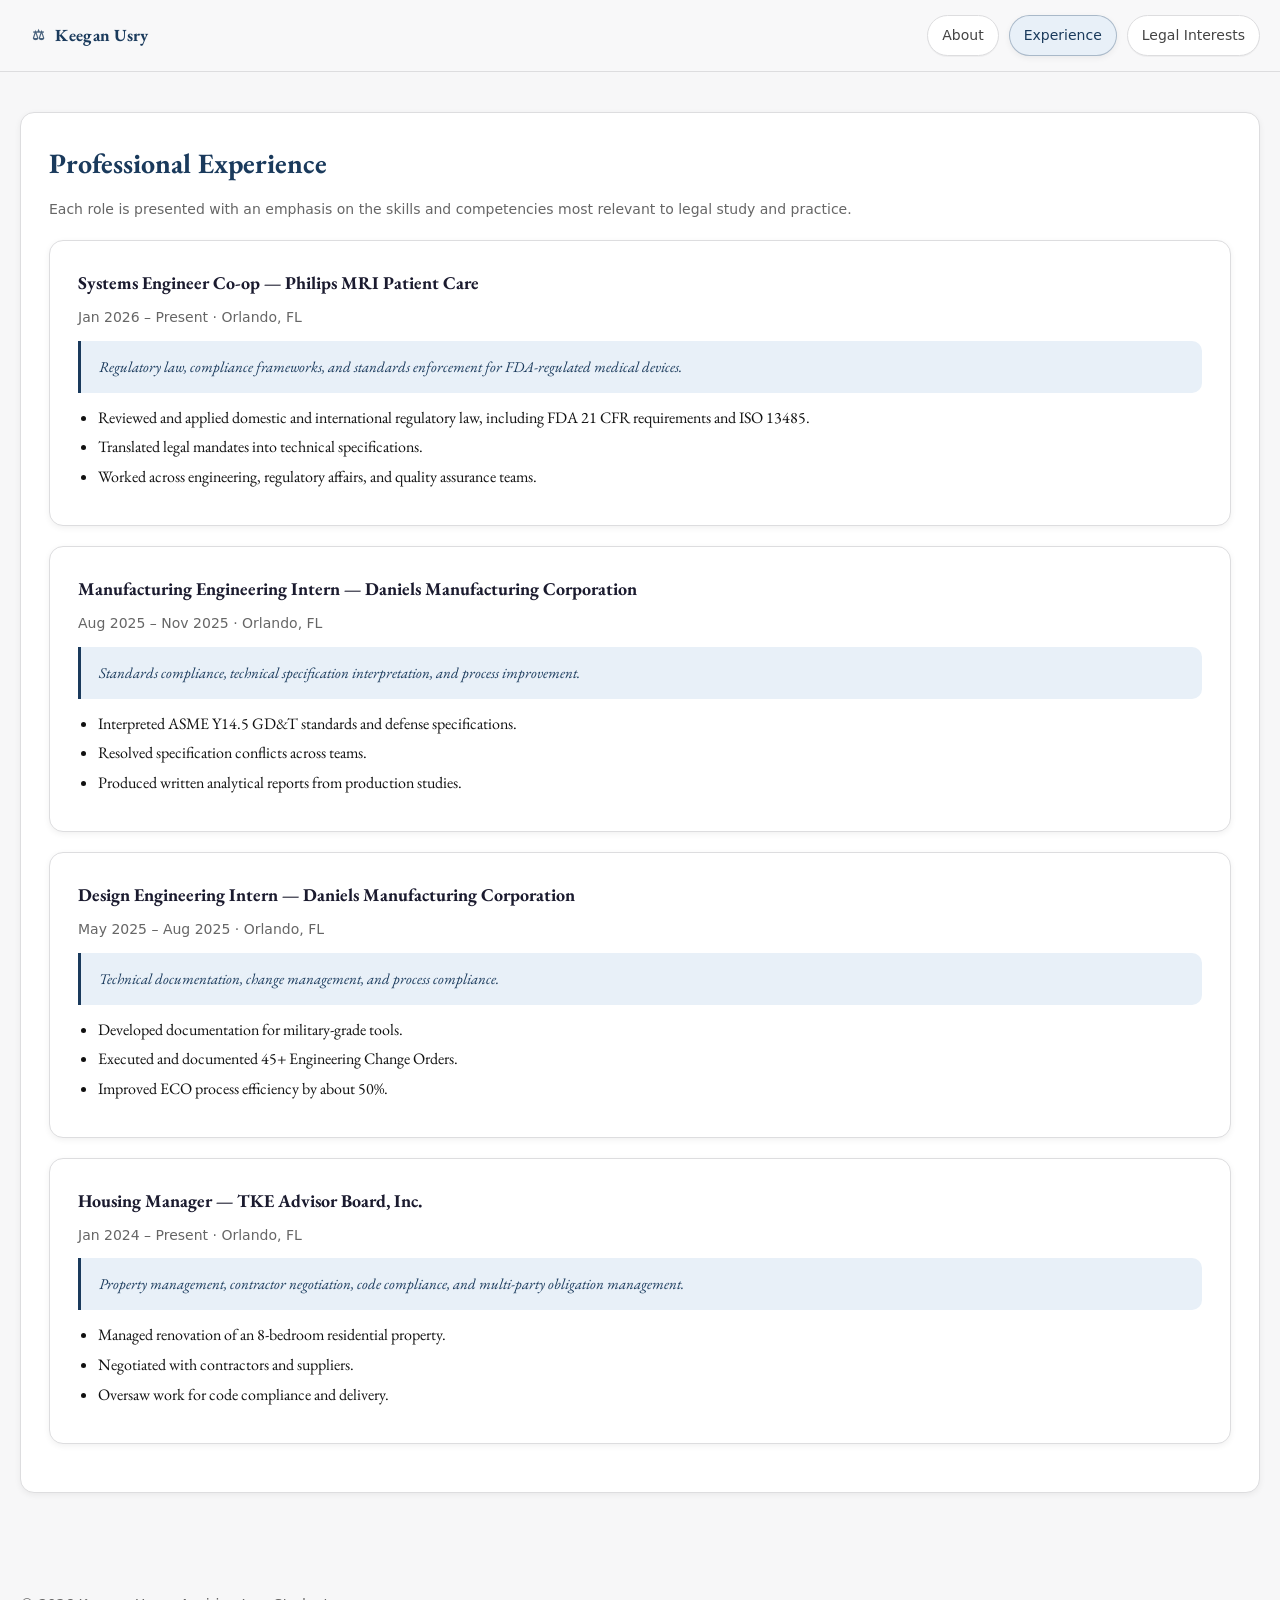
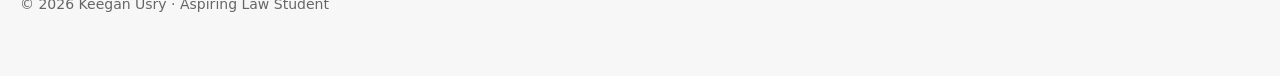
==== experience.html @ 335e40dc "Add files via upload" ====
<!doctype html>
<html lang="en">
<head>
  <meta charset="utf-8">
  <meta name="viewport" content="width=device-width,initial-scale=1">
  <title>Experience • Keegan Usry</title>
  <link rel="preconnect" href="https://fonts.googleapis.com">
  <link rel="preconnect" href="https://fonts.gstatic.com" crossorigin>
  <link href="https://fonts.googleapis.com/css2?family=EB+Garamond:ital,wght@0,400;0,600;0,700;1,400&display=swap" rel="stylesheet">
  <link rel="stylesheet" href="style.css">
</head>
<body>
  <header><div class="wrap nav"><div class="brand"><a href="index.html" style="color:inherit;text-decoration:none">Keegan Usry</a></div><a class="tab" href="index.html">About</a><a class="tab active" href="experience.html">Experience</a><a class="tab" href="writing.html">Legal Interests</a></div></header>
  <main><div class="wrap"><section class="card"><h2>Professional Experience</h2><p class="muted">Each role is presented with an emphasis on the skills and competencies most relevant to legal study and practice.</p>
  <article class="card"><h3>Systems Engineer Co-op — Philips MRI Patient Care</h3><p class="muted">Jan 2026 – Present · Orlando, FL</p><div class="callout">Regulatory law, compliance frameworks, and standards enforcement for FDA-regulated medical devices.</div><ul><li>Reviewed and applied domestic and international regulatory law, including FDA 21 CFR requirements and ISO 13485.</li><li>Translated legal mandates into technical specifications.</li><li>Worked across engineering, regulatory affairs, and quality assurance teams.</li></ul></article>
  <article class="card"><h3>Manufacturing Engineering Intern — Daniels Manufacturing Corporation</h3><p class="muted">Aug 2025 – Nov 2025 · Orlando, FL</p><div class="callout">Standards compliance, technical specification interpretation, and process improvement.</div><ul><li>Interpreted ASME Y14.5 GD&amp;T standards and defense specifications.</li><li>Resolved specification conflicts across teams.</li><li>Produced written analytical reports from production studies.</li></ul></article>
  <article class="card"><h3>Design Engineering Intern — Daniels Manufacturing Corporation</h3><p class="muted">May 2025 – Aug 2025 · Orlando, FL</p><div class="callout">Technical documentation, change management, and process compliance.</div><ul><li>Developed documentation for military-grade tools.</li><li>Executed and documented 45+ Engineering Change Orders.</li><li>Improved ECO process efficiency by about 50%.</li></ul></article>
  <article class="card"><h3>Housing Manager — TKE Advisor Board, Inc.</h3><p class="muted">Jan 2024 – Present · Orlando, FL</p><div class="callout">Property management, contractor negotiation, code compliance, and multi-party obligation management.</div><ul><li>Managed renovation of an 8-bedroom residential property.</li><li>Negotiated with contractors and suppliers.</li><li>Oversaw work for code compliance and delivery.</li></ul></article>
  </section></div></main>
  <footer><div class="wrap">© <span id="y"></span> Keegan Usry · Aspiring Law Student</div></footer><script>document.getElementById('y').textContent=new Date().getFullYear();</script>
</body>
</html>
---- style.css ----
/* ===============================
   Keegan Usry • Legal Portfolio
   Off-white background, black text
   Deep navy accent for legal gravitas
   =============================== */

:root {
  --bg: #f7f7f8;
  --card-bg: #ffffff;
  --ink: #111111;
  --ink-2: #1a1a2e;
  --ink-3: #444444;
  --ink-4: #666666;
  --line: #dddddf;
  --line-2: #cccccf;
  --hover-bg: #f0f0f2;
  --accent: #1a3a5c;
  --accent-light: #e8f0f8;
  --shadow: 0 2px 6px rgba(17,17,17,0.06);
  --shadow-lg: 0 10px 24px rgba(17,17,17,0.10);
  --radius: 14px;
  --radius-sm: 10px;
  --wrap: 1280px;
}
* { box-sizing: border-box; }
html, body {
  margin: 0;
  padding: 0;
  background: var(--bg);
  color: var(--ink);
  font: 16px/1.6 'EB Garamond', Georgia, 'Times New Roman', serif;
  -webkit-font-smoothing: antialiased;
  -moz-osx-font-smoothing: grayscale;
}
img { max-width: 100%; display: block; }
a { color: var(--accent); text-decoration: none; transition: color .15s ease, opacity .15s ease; }
a:hover { color: var(--ink); }
header, main, footer { width: 100%; display: flex; justify-content: center; }
.wrap { width: 100%; max-width: var(--wrap); padding: 20px; margin: 0 auto; }
.nav {
  display: flex; gap: 10px; align-items: center; justify-content: flex-end;
  padding: 14px 20px; position: sticky; top: 0; backdrop-filter: saturate(180%) blur(6px);
  background: color-mix(in srgb, var(--bg) 88%, white 12%); border-bottom: 1px solid var(--line); z-index: 50;
}
.nav .brand {
  margin-right: auto; font-weight: 700; font-family: 'EB Garamond', Georgia, serif; letter-spacing: .3px;
  color: var(--accent); display: inline-flex; align-items: center; gap: 10px; padding: 8px 12px;
  border-radius: var(--radius-sm); transition: transform .15s ease, box-shadow .15s ease, background .15s ease; font-size: 17px;
}
.nav .brand::before { content: "⚖"; font-size: 14px; color: var(--accent); opacity: .8; }
.tab {
  display: inline-flex; align-items: center; gap: 8px; padding: 8px 14px; border-radius: 999px; border: 1px solid var(--line);
  color: var(--ink-3); background: #fff; box-shadow: 0 1px 0 rgba(17,17,17,0.04); position: relative;
  font-family: system-ui, -apple-system, sans-serif; font-size: 14px;
}
.tab.active { background: var(--accent-light); color: var(--accent); border-color: rgba(26,58,92,0.3); box-shadow: var(--shadow); }
.card { background: var(--card-bg); border: 1px solid var(--line); border-radius: var(--radius); padding: 28px; margin: 20px 0; box-shadow: var(--shadow); }
h1 { margin: 0 0 8px; font-size: clamp(28px, 4vw, 42px); line-height: 1.1; color: var(--accent); font-family: 'EB Garamond', Georgia, serif; font-weight: 700; }
h2 { margin: 0 0 12px; font-size: clamp(20px, 2.5vw, 28px); color: var(--accent); font-family: 'EB Garamond', Georgia, serif; font-weight: 700; }
h3 { margin: 0 0 8px; font-size: 18px; color: var(--ink-2); font-family: 'EB Garamond', Georgia, serif; font-weight: 700; }
p { margin: 8px 0 0; color: var(--ink); }
.muted { color: var(--ink-4); font-family: system-ui, sans-serif; font-size: 14px; }
ul { padding-left: 20px; margin: 8px 0; }
ul li { margin-bottom: 4px; color: var(--ink); }
.hero { display: grid; gap: 24px; padding: 40px 0 20px; grid-template-columns: 1fr; }
@media (min-width: 840px) { .hero { grid-template-columns: 2fr 1fr; } }
.badges { display: flex; flex-wrap: wrap; gap: 8px; margin-top: 10px; }
.badge {
  display: inline-flex; align-items: center; gap: 6px; padding: 6px 12px; font-size: 12px; font-family: system-ui, sans-serif;
  border-radius: 999px; border: 1px solid rgba(26,58,92,0.3); background: var(--accent-light); color: var(--accent);
}
.callout {
  background: var(--accent-light); border-left: 3px solid var(--accent); border-radius: 0 var(--radius-sm) var(--radius-sm) 0;
  padding: 14px 18px; margin: 12px 0; font-size: 15px; color: var(--accent); font-style: italic; font-family: 'EB Garamond', Georgia, serif;
}
.avatar {
  display: block; margin: 0 auto; width: 80%; height: auto; border-radius: var(--radius); object-fit: cover;
  border: 2px solid var(--line); box-shadow: var(--shadow);
}
.section-divider { height: 1px; background: var(--line); border: 0; margin: 24px 0; }
.btn {
  display: inline-block; padding: 10px 18px; border-radius: 12px; border: 1px solid var(--accent); background: var(--accent);
  color: #fff; font-weight: 600; font-family: system-ui, sans-serif; font-size: 14px;
}
.btn-outline { background: #fff; color: var(--accent); }
footer { padding: 40px 0; color: var(--ink-4); font-family: system-ui, sans-serif; font-size: 14px; }
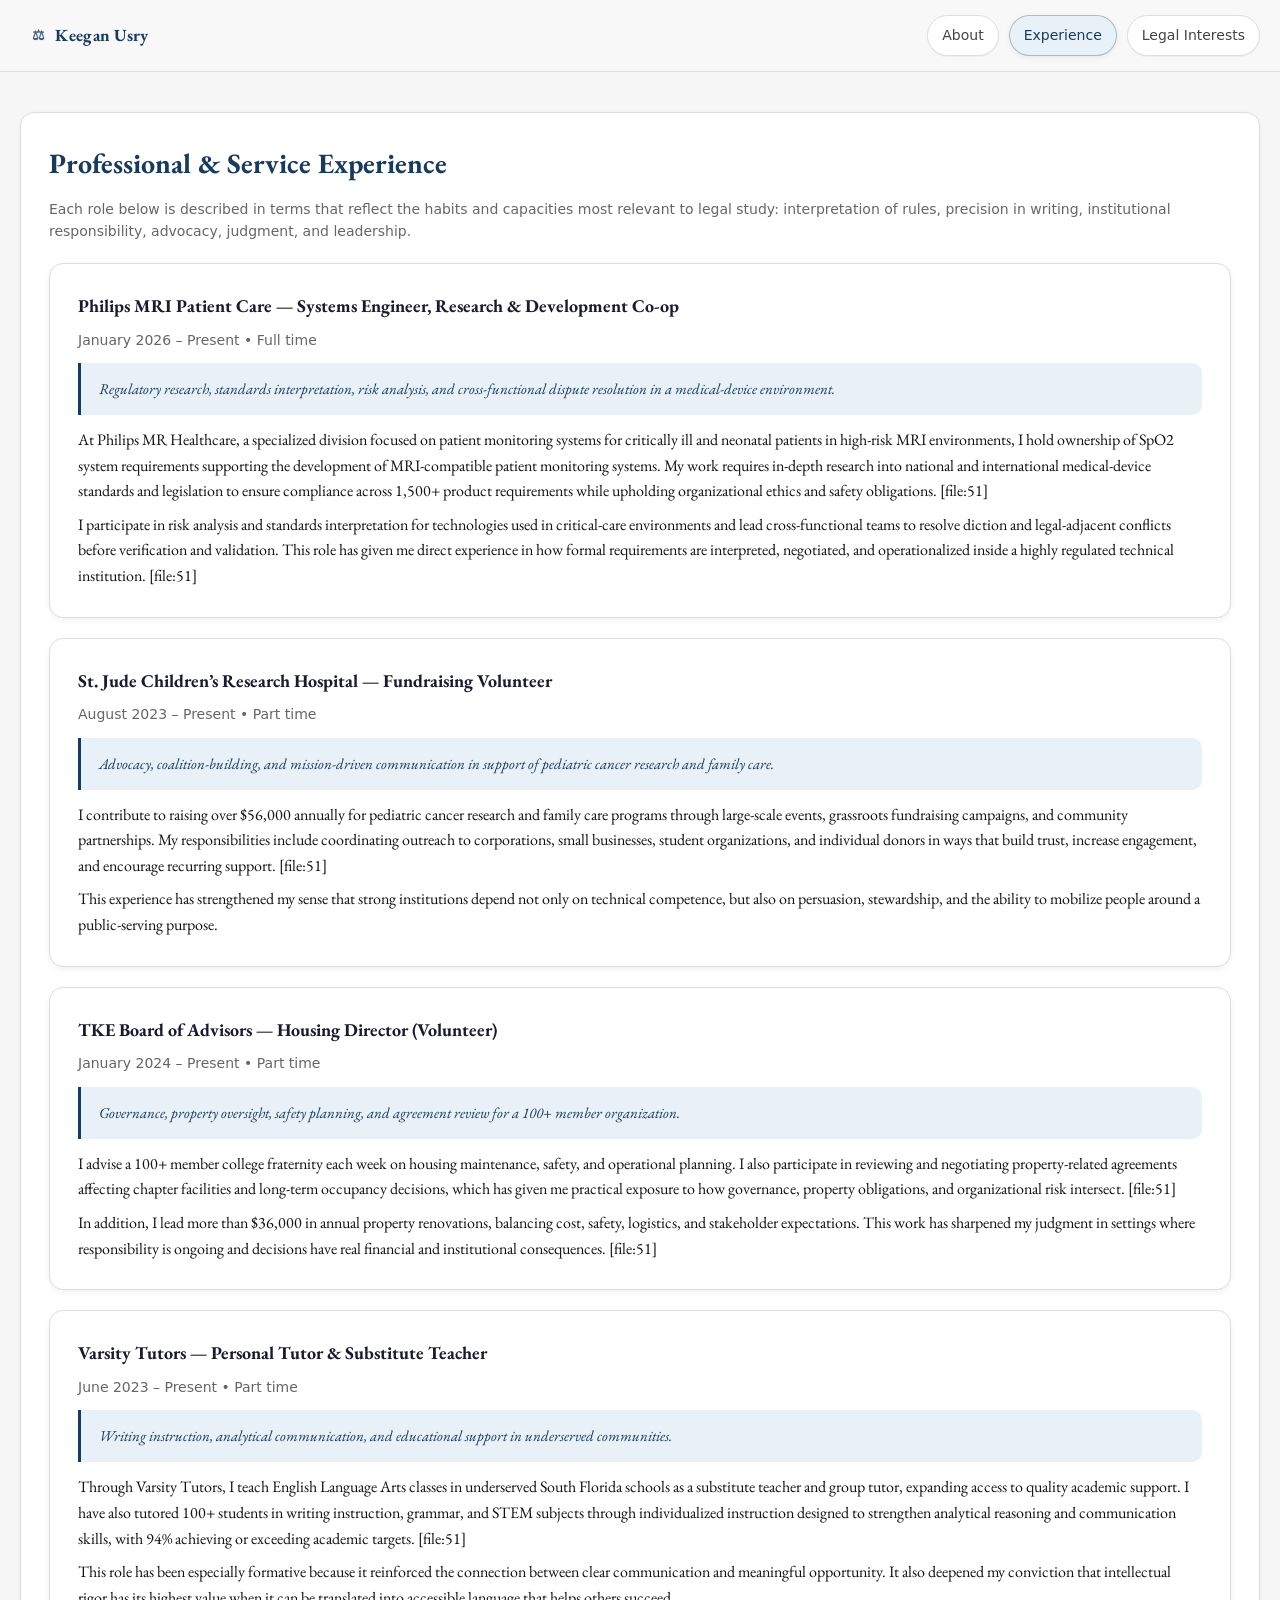
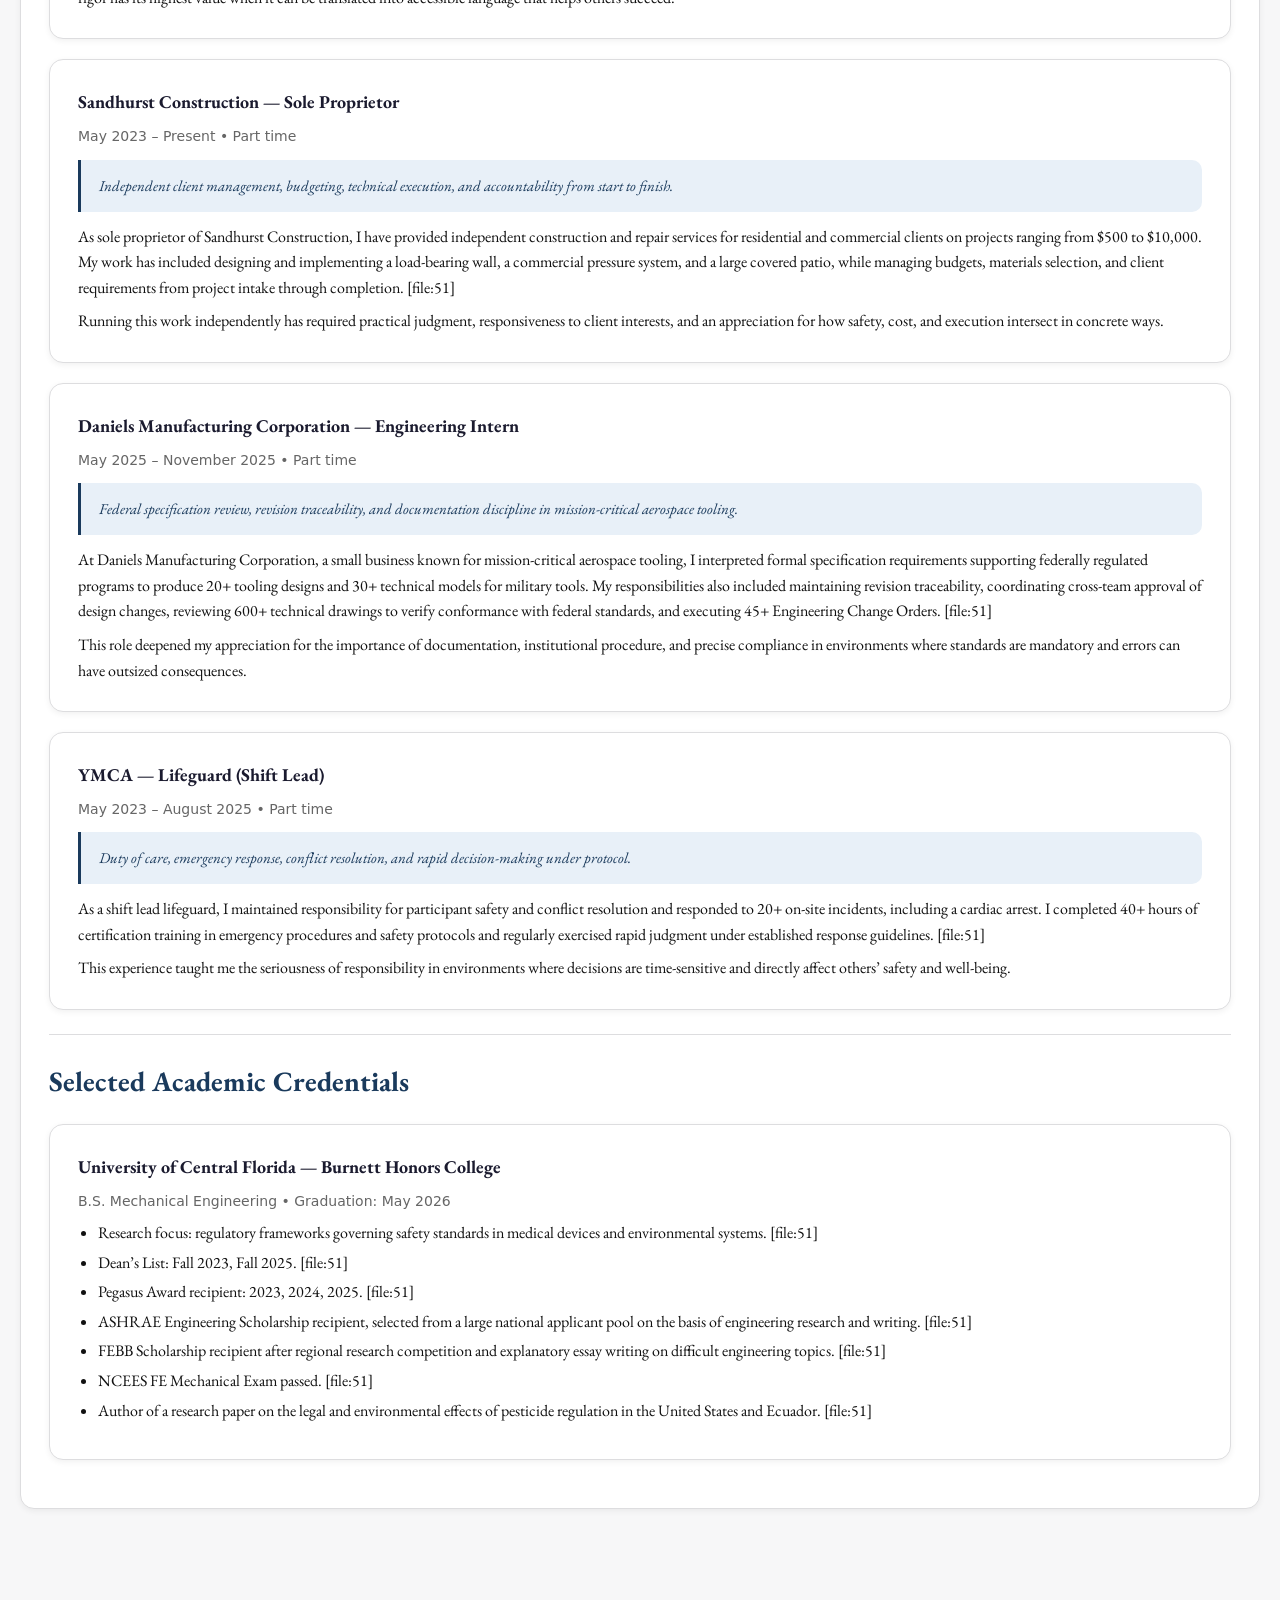
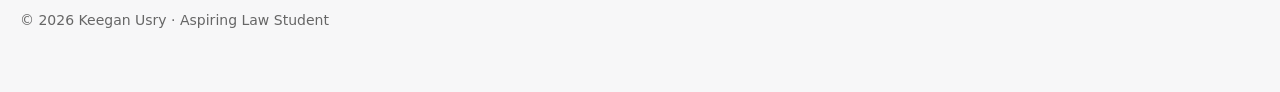
==== commit cf3685ec: "Update experience.html" ====
--- a/experience.html
+++ b/experience.html
@@ -6,17 +6,149 @@
   <title>Experience • Keegan Usry</title>
   <link rel="preconnect" href="https://fonts.googleapis.com">
   <link rel="preconnect" href="https://fonts.gstatic.com" crossorigin>
-  <link href="https://fonts.googleapis.com/css2?family=EB+Garamond:ital,wght@0,400;0,600;0,700;1,400&display=swap" rel="stylesheet">
+  <link href="https://fonts.googleapis.com/css2?family=EB+Garamond:ital,wght@0,400;0,500;0,600;0,700;1,400&display=swap" rel="stylesheet">
   <link rel="stylesheet" href="style.css">
 </head>
 <body>
-  <header><div class="wrap nav"><div class="brand"><a href="index.html" style="color:inherit;text-decoration:none">Keegan Usry</a></div><a class="tab" href="index.html">About</a><a class="tab active" href="experience.html">Experience</a><a class="tab" href="writing.html">Legal Interests</a></div></header>
-  <main><div class="wrap"><section class="card"><h2>Professional Experience</h2><p class="muted">Each role is presented with an emphasis on the skills and competencies most relevant to legal study and practice.</p>
-  <article class="card"><h3>Systems Engineer Co-op — Philips MRI Patient Care</h3><p class="muted">Jan 2026 – Present · Orlando, FL</p><div class="callout">Regulatory law, compliance frameworks, and standards enforcement for FDA-regulated medical devices.</div><ul><li>Reviewed and applied domestic and international regulatory law, including FDA 21 CFR requirements and ISO 13485.</li><li>Translated legal mandates into technical specifications.</li><li>Worked across engineering, regulatory affairs, and quality assurance teams.</li></ul></article>
-  <article class="card"><h3>Manufacturing Engineering Intern — Daniels Manufacturing Corporation</h3><p class="muted">Aug 2025 – Nov 2025 · Orlando, FL</p><div class="callout">Standards compliance, technical specification interpretation, and process improvement.</div><ul><li>Interpreted ASME Y14.5 GD&amp;T standards and defense specifications.</li><li>Resolved specification conflicts across teams.</li><li>Produced written analytical reports from production studies.</li></ul></article>
-  <article class="card"><h3>Design Engineering Intern — Daniels Manufacturing Corporation</h3><p class="muted">May 2025 – Aug 2025 · Orlando, FL</p><div class="callout">Technical documentation, change management, and process compliance.</div><ul><li>Developed documentation for military-grade tools.</li><li>Executed and documented 45+ Engineering Change Orders.</li><li>Improved ECO process efficiency by about 50%.</li></ul></article>
-  <article class="card"><h3>Housing Manager — TKE Advisor Board, Inc.</h3><p class="muted">Jan 2024 – Present · Orlando, FL</p><div class="callout">Property management, contractor negotiation, code compliance, and multi-party obligation management.</div><ul><li>Managed renovation of an 8-bedroom residential property.</li><li>Negotiated with contractors and suppliers.</li><li>Oversaw work for code compliance and delivery.</li></ul></article>
-  </section></div></main>
-  <footer><div class="wrap">© <span id="y"></span> Keegan Usry · Aspiring Law Student</div></footer><script>document.getElementById('y').textContent=new Date().getFullYear();</script>
+  <header>
+    <div class="wrap nav" aria-label="Main navigation">
+      <div class="brand"><a href="index.html" style="color:inherit;text-decoration:none">Keegan Usry</a></div>
+      <a class="tab" href="index.html">About</a>
+      <a class="tab active" href="experience.html">Experience</a>
+      <a class="tab" href="writing.html">Legal Interests</a>
+    </div>
+  </header>
+
+  <main>
+    <div class="wrap">
+      <section class="card">
+        <h2>Professional & Service Experience</h2>
+        <p class="muted" style="margin-bottom:8px">
+          Each role below is described in terms that reflect the habits and capacities most relevant to legal study: interpretation of rules, precision in writing, institutional responsibility, advocacy, judgment, and leadership.
+        </p>
+
+        <article class="card" style="margin-top:20px">
+          <h3>Philips MRI Patient Care — Systems Engineer, Research & Development Co-op</h3>
+          <p class="muted">January 2026 – Present • Full time</p>
+          <div class="callout">
+            Regulatory research, standards interpretation, risk analysis, and cross-functional dispute resolution in a medical-device environment.
+          </div>
+          <p>
+            At Philips MR Healthcare, a specialized division focused on patient monitoring systems for critically ill and neonatal patients in high-risk MRI environments, I hold ownership of SpO2 system requirements supporting the development of MRI-compatible patient monitoring systems. My work requires in-depth research into national and international medical-device standards and legislation to ensure compliance across 1,500+ product requirements while upholding organizational ethics and safety obligations. [file:51]
+          </p>
+          <p>
+            I participate in risk analysis and standards interpretation for technologies used in critical-care environments and lead cross-functional teams to resolve diction and legal-adjacent conflicts before verification and validation. This role has given me direct experience in how formal requirements are interpreted, negotiated, and operationalized inside a highly regulated technical institution. [file:51]
+          </p>
+        </article>
+
+        <article class="card">
+          <h3>St. Jude Children’s Research Hospital — Fundraising Volunteer</h3>
+          <p class="muted">August 2023 – Present • Part time</p>
+          <div class="callout">
+            Advocacy, coalition-building, and mission-driven communication in support of pediatric cancer research and family care.
+          </div>
+          <p>
+            I contribute to raising over $56,000 annually for pediatric cancer research and family care programs through large-scale events, grassroots fundraising campaigns, and community partnerships. My responsibilities include coordinating outreach to corporations, small businesses, student organizations, and individual donors in ways that build trust, increase engagement, and encourage recurring support. [file:51]
+          </p>
+          <p>
+            This experience has strengthened my sense that strong institutions depend not only on technical competence, but also on persuasion, stewardship, and the ability to mobilize people around a public-serving purpose.
+          </p>
+        </article>
+
+        <article class="card">
+          <h3>TKE Board of Advisors — Housing Director (Volunteer)</h3>
+          <p class="muted">January 2024 – Present • Part time</p>
+          <div class="callout">
+            Governance, property oversight, safety planning, and agreement review for a 100+ member organization.
+          </div>
+          <p>
+            I advise a 100+ member college fraternity each week on housing maintenance, safety, and operational planning. I also participate in reviewing and negotiating property-related agreements affecting chapter facilities and long-term occupancy decisions, which has given me practical exposure to how governance, property obligations, and organizational risk intersect. [file:51]
+          </p>
+          <p>
+            In addition, I lead more than $36,000 in annual property renovations, balancing cost, safety, logistics, and stakeholder expectations. This work has sharpened my judgment in settings where responsibility is ongoing and decisions have real financial and institutional consequences. [file:51]
+          </p>
+        </article>
+
+        <article class="card">
+          <h3>Varsity Tutors — Personal Tutor & Substitute Teacher</h3>
+          <p class="muted">June 2023 – Present • Part time</p>
+          <div class="callout">
+            Writing instruction, analytical communication, and educational support in underserved communities.
+          </div>
+          <p>
+            Through Varsity Tutors, I teach English Language Arts classes in underserved South Florida schools as a substitute teacher and group tutor, expanding access to quality academic support. I have also tutored 100+ students in writing instruction, grammar, and STEM subjects through individualized instruction designed to strengthen analytical reasoning and communication skills, with 94% achieving or exceeding academic targets. [file:51]
+          </p>
+          <p>
+            This role has been especially formative because it reinforced the connection between clear communication and meaningful opportunity. It also deepened my conviction that intellectual rigor has its highest value when it can be translated into accessible language that helps others succeed.
+          </p>
+        </article>
+
+        <article class="card">
+          <h3>Sandhurst Construction — Sole Proprietor</h3>
+          <p class="muted">May 2023 – Present • Part time</p>
+          <div class="callout">
+            Independent client management, budgeting, technical execution, and accountability from start to finish.
+          </div>
+          <p>
+            As sole proprietor of Sandhurst Construction, I have provided independent construction and repair services for residential and commercial clients on projects ranging from $500 to $10,000. My work has included designing and implementing a load-bearing wall, a commercial pressure system, and a large covered patio, while managing budgets, materials selection, and client requirements from project intake through completion. [file:51]
+          </p>
+          <p>
+            Running this work independently has required practical judgment, responsiveness to client interests, and an appreciation for how safety, cost, and execution intersect in concrete ways.
+          </p>
+        </article>
+
+        <article class="card">
+          <h3>Daniels Manufacturing Corporation — Engineering Intern</h3>
+          <p class="muted">May 2025 – November 2025 • Part time</p>
+          <div class="callout">
+            Federal specification review, revision traceability, and documentation discipline in mission-critical aerospace tooling.
+          </div>
+          <p>
+            At Daniels Manufacturing Corporation, a small business known for mission-critical aerospace tooling, I interpreted formal specification requirements supporting federally regulated programs to produce 20+ tooling designs and 30+ technical models for military tools. My responsibilities also included maintaining revision traceability, coordinating cross-team approval of design changes, reviewing 600+ technical drawings to verify conformance with federal standards, and executing 45+ Engineering Change Orders. [file:51]
+          </p>
+          <p>
+            This role deepened my appreciation for the importance of documentation, institutional procedure, and precise compliance in environments where standards are mandatory and errors can have outsized consequences.
+          </p>
+        </article>
+
+        <article class="card">
+          <h3>YMCA — Lifeguard (Shift Lead)</h3>
+          <p class="muted">May 2023 – August 2025 • Part time</p>
+          <div class="callout">
+            Duty of care, emergency response, conflict resolution, and rapid decision-making under protocol.
+          </div>
+          <p>
+            As a shift lead lifeguard, I maintained responsibility for participant safety and conflict resolution and responded to 20+ on-site incidents, including a cardiac arrest. I completed 40+ hours of certification training in emergency procedures and safety protocols and regularly exercised rapid judgment under established response guidelines. [file:51]
+          </p>
+          <p>
+            This experience taught me the seriousness of responsibility in environments where decisions are time-sensitive and directly affect others’ safety and well-being.
+          </p>
+        </article>
+
+        <hr class="section-divider">
+
+        <h2 style="margin-top:8px">Selected Academic Credentials</h2>
+        <article class="card">
+          <h3>University of Central Florida — Burnett Honors College</h3>
+          <p class="muted">B.S. Mechanical Engineering • Graduation: May 2026</p>
+          <ul>
+            <li>Research focus: regulatory frameworks governing safety standards in medical devices and environmental systems. [file:51]</li>
+            <li>Dean’s List: Fall 2023, Fall 2025. [file:51]</li>
+            <li>Pegasus Award recipient: 2023, 2024, 2025. [file:51]</li>
+            <li>ASHRAE Engineering Scholarship recipient, selected from a large national applicant pool on the basis of engineering research and writing. [file:51]</li>
+            <li>FEBB Scholarship recipient after regional research competition and explanatory essay writing on difficult engineering topics. [file:51]</li>
+            <li>NCEES FE Mechanical Exam passed. [file:51]</li>
+            <li>Author of a research paper on the legal and environmental effects of pesticide regulation in the United States and Ecuador. [file:51]</li>
+          </ul>
+        </article>
+      </section>
+    </div>
+  </main>
+
+  <footer>
+    <div class="wrap">© <span id="y"></span> Keegan Usry · Aspiring Law Student</div>
+  </footer>
+
+  <script>document.getElementById('y').textContent=new Date().getFullYear();</script>
 </body>
 </html>
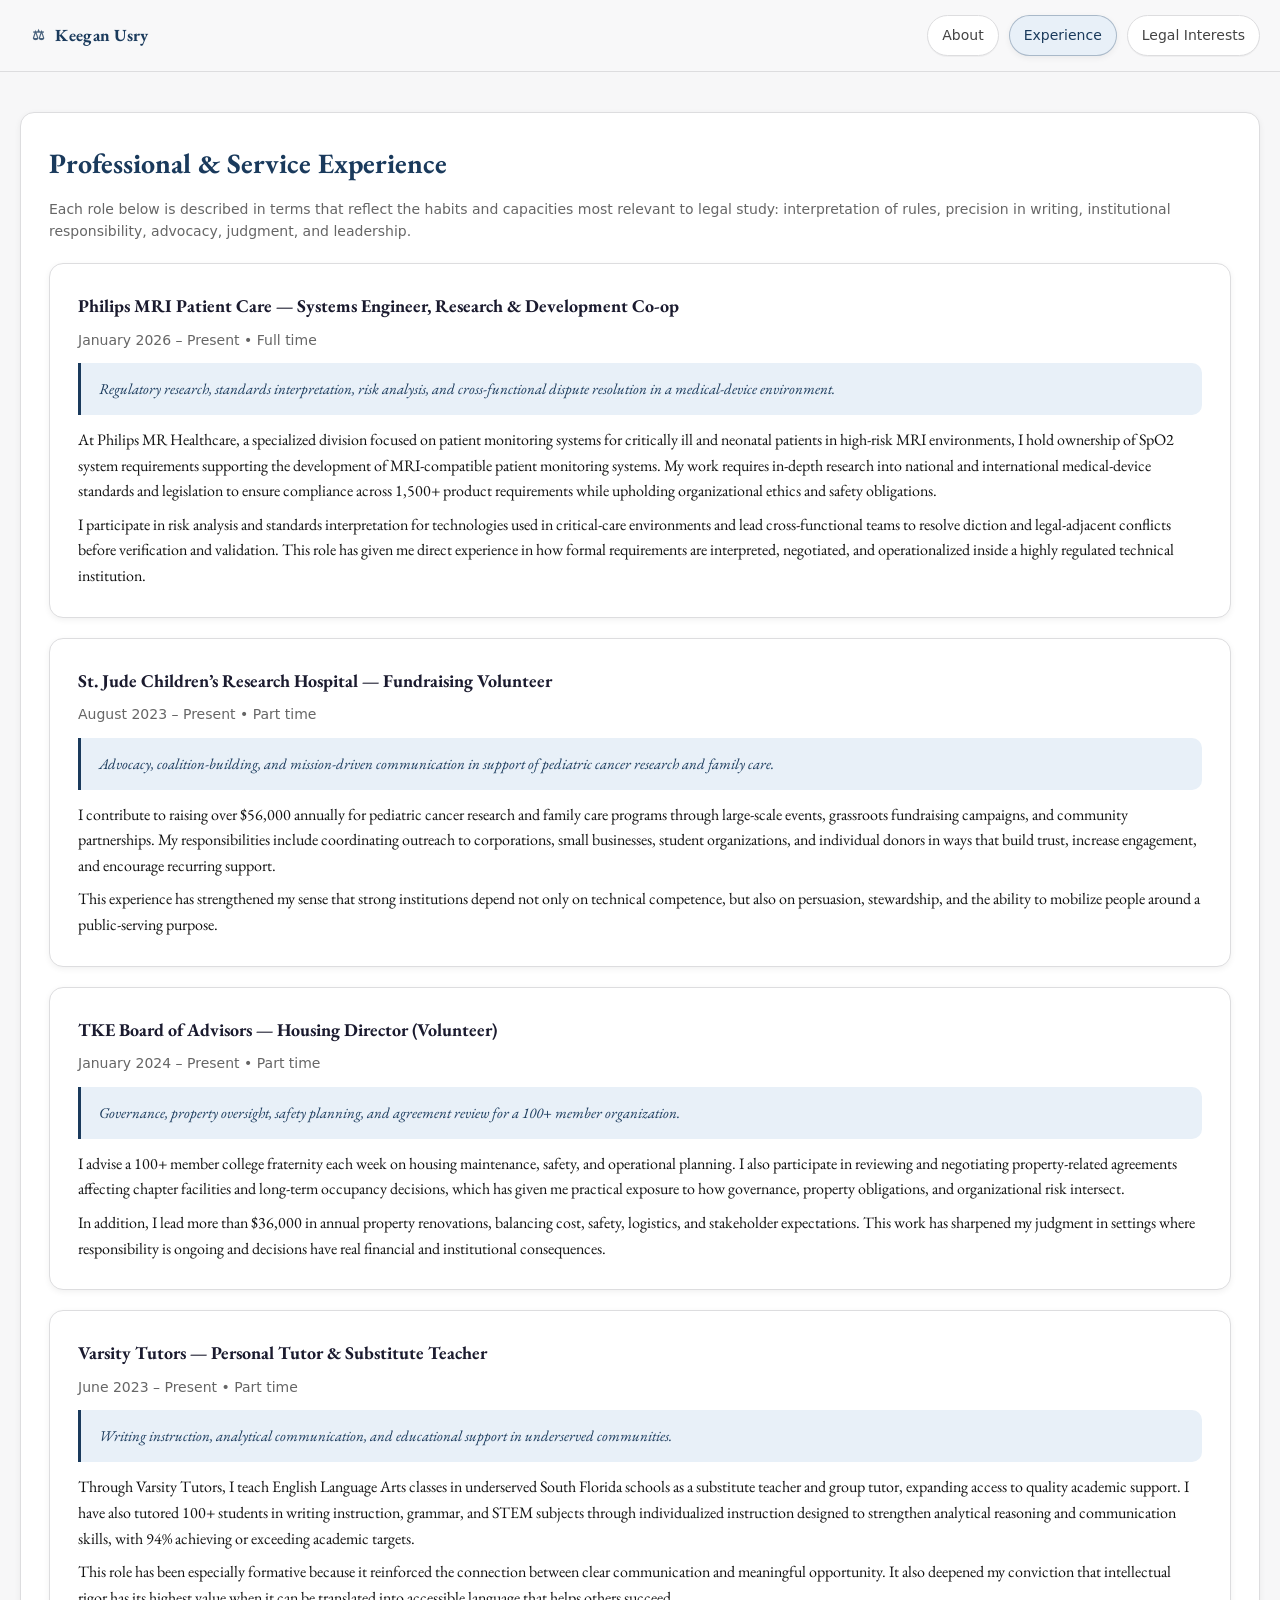
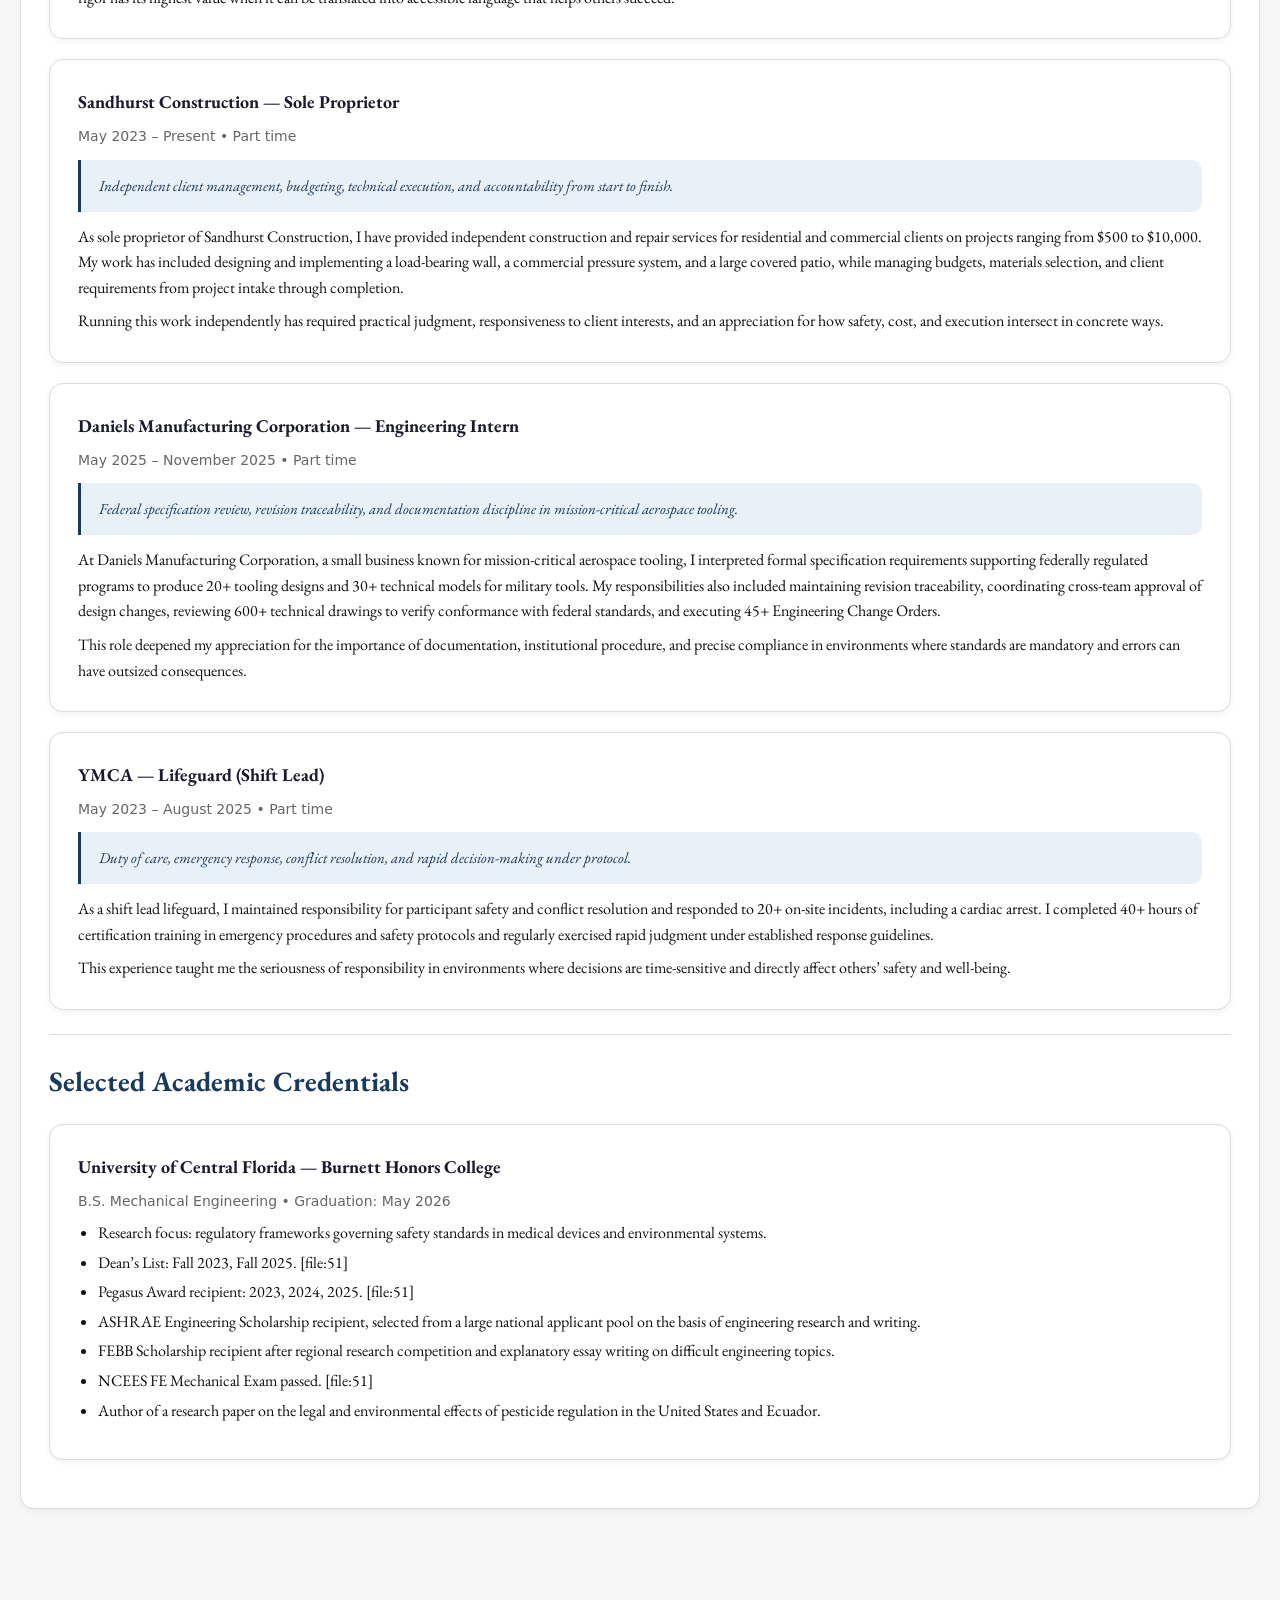
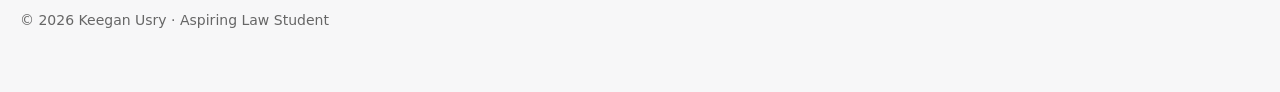
==== commit 319f8fda: "Update experience.html" ====
--- a/experience.html
+++ b/experience.html
@@ -34,10 +34,10 @@
             Regulatory research, standards interpretation, risk analysis, and cross-functional dispute resolution in a medical-device environment.
           </div>
           <p>
-            At Philips MR Healthcare, a specialized division focused on patient monitoring systems for critically ill and neonatal patients in high-risk MRI environments, I hold ownership of SpO2 system requirements supporting the development of MRI-compatible patient monitoring systems. My work requires in-depth research into national and international medical-device standards and legislation to ensure compliance across 1,500+ product requirements while upholding organizational ethics and safety obligations. [file:51]
+            At Philips MR Healthcare, a specialized division focused on patient monitoring systems for critically ill and neonatal patients in high-risk MRI environments, I hold ownership of SpO2 system requirements supporting the development of MRI-compatible patient monitoring systems. My work requires in-depth research into national and international medical-device standards and legislation to ensure compliance across 1,500+ product requirements while upholding organizational ethics and safety obligations.
           </p>
           <p>
-            I participate in risk analysis and standards interpretation for technologies used in critical-care environments and lead cross-functional teams to resolve diction and legal-adjacent conflicts before verification and validation. This role has given me direct experience in how formal requirements are interpreted, negotiated, and operationalized inside a highly regulated technical institution. [file:51]
+            I participate in risk analysis and standards interpretation for technologies used in critical-care environments and lead cross-functional teams to resolve diction and legal-adjacent conflicts before verification and validation. This role has given me direct experience in how formal requirements are interpreted, negotiated, and operationalized inside a highly regulated technical institution.
           </p>
         </article>
 
@@ -48,7 +48,7 @@
             Advocacy, coalition-building, and mission-driven communication in support of pediatric cancer research and family care.
           </div>
           <p>
-            I contribute to raising over $56,000 annually for pediatric cancer research and family care programs through large-scale events, grassroots fundraising campaigns, and community partnerships. My responsibilities include coordinating outreach to corporations, small businesses, student organizations, and individual donors in ways that build trust, increase engagement, and encourage recurring support. [file:51]
+            I contribute to raising over $56,000 annually for pediatric cancer research and family care programs through large-scale events, grassroots fundraising campaigns, and community partnerships. My responsibilities include coordinating outreach to corporations, small businesses, student organizations, and individual donors in ways that build trust, increase engagement, and encourage recurring support.
           </p>
           <p>
             This experience has strengthened my sense that strong institutions depend not only on technical competence, but also on persuasion, stewardship, and the ability to mobilize people around a public-serving purpose.
@@ -62,10 +62,10 @@
             Governance, property oversight, safety planning, and agreement review for a 100+ member organization.
           </div>
           <p>
-            I advise a 100+ member college fraternity each week on housing maintenance, safety, and operational planning. I also participate in reviewing and negotiating property-related agreements affecting chapter facilities and long-term occupancy decisions, which has given me practical exposure to how governance, property obligations, and organizational risk intersect. [file:51]
+            I advise a 100+ member college fraternity each week on housing maintenance, safety, and operational planning. I also participate in reviewing and negotiating property-related agreements affecting chapter facilities and long-term occupancy decisions, which has given me practical exposure to how governance, property obligations, and organizational risk intersect.
           </p>
           <p>
-            In addition, I lead more than $36,000 in annual property renovations, balancing cost, safety, logistics, and stakeholder expectations. This work has sharpened my judgment in settings where responsibility is ongoing and decisions have real financial and institutional consequences. [file:51]
+            In addition, I lead more than $36,000 in annual property renovations, balancing cost, safety, logistics, and stakeholder expectations. This work has sharpened my judgment in settings where responsibility is ongoing and decisions have real financial and institutional consequences.
           </p>
         </article>
 
@@ -76,7 +76,7 @@
             Writing instruction, analytical communication, and educational support in underserved communities.
           </div>
           <p>
-            Through Varsity Tutors, I teach English Language Arts classes in underserved South Florida schools as a substitute teacher and group tutor, expanding access to quality academic support. I have also tutored 100+ students in writing instruction, grammar, and STEM subjects through individualized instruction designed to strengthen analytical reasoning and communication skills, with 94% achieving or exceeding academic targets. [file:51]
+            Through Varsity Tutors, I teach English Language Arts classes in underserved South Florida schools as a substitute teacher and group tutor, expanding access to quality academic support. I have also tutored 100+ students in writing instruction, grammar, and STEM subjects through individualized instruction designed to strengthen analytical reasoning and communication skills, with 94% achieving or exceeding academic targets.
           </p>
           <p>
             This role has been especially formative because it reinforced the connection between clear communication and meaningful opportunity. It also deepened my conviction that intellectual rigor has its highest value when it can be translated into accessible language that helps others succeed.
@@ -90,7 +90,7 @@
             Independent client management, budgeting, technical execution, and accountability from start to finish.
           </div>
           <p>
-            As sole proprietor of Sandhurst Construction, I have provided independent construction and repair services for residential and commercial clients on projects ranging from $500 to $10,000. My work has included designing and implementing a load-bearing wall, a commercial pressure system, and a large covered patio, while managing budgets, materials selection, and client requirements from project intake through completion. [file:51]
+            As sole proprietor of Sandhurst Construction, I have provided independent construction and repair services for residential and commercial clients on projects ranging from $500 to $10,000. My work has included designing and implementing a load-bearing wall, a commercial pressure system, and a large covered patio, while managing budgets, materials selection, and client requirements from project intake through completion.
           </p>
           <p>
             Running this work independently has required practical judgment, responsiveness to client interests, and an appreciation for how safety, cost, and execution intersect in concrete ways.
@@ -104,7 +104,7 @@
             Federal specification review, revision traceability, and documentation discipline in mission-critical aerospace tooling.
           </div>
           <p>
-            At Daniels Manufacturing Corporation, a small business known for mission-critical aerospace tooling, I interpreted formal specification requirements supporting federally regulated programs to produce 20+ tooling designs and 30+ technical models for military tools. My responsibilities also included maintaining revision traceability, coordinating cross-team approval of design changes, reviewing 600+ technical drawings to verify conformance with federal standards, and executing 45+ Engineering Change Orders. [file:51]
+            At Daniels Manufacturing Corporation, a small business known for mission-critical aerospace tooling, I interpreted formal specification requirements supporting federally regulated programs to produce 20+ tooling designs and 30+ technical models for military tools. My responsibilities also included maintaining revision traceability, coordinating cross-team approval of design changes, reviewing 600+ technical drawings to verify conformance with federal standards, and executing 45+ Engineering Change Orders. 
           </p>
           <p>
             This role deepened my appreciation for the importance of documentation, institutional procedure, and precise compliance in environments where standards are mandatory and errors can have outsized consequences.
@@ -118,7 +118,7 @@
             Duty of care, emergency response, conflict resolution, and rapid decision-making under protocol.
           </div>
           <p>
-            As a shift lead lifeguard, I maintained responsibility for participant safety and conflict resolution and responded to 20+ on-site incidents, including a cardiac arrest. I completed 40+ hours of certification training in emergency procedures and safety protocols and regularly exercised rapid judgment under established response guidelines. [file:51]
+            As a shift lead lifeguard, I maintained responsibility for participant safety and conflict resolution and responded to 20+ on-site incidents, including a cardiac arrest. I completed 40+ hours of certification training in emergency procedures and safety protocols and regularly exercised rapid judgment under established response guidelines.
           </p>
           <p>
             This experience taught me the seriousness of responsibility in environments where decisions are time-sensitive and directly affect others’ safety and well-being.
@@ -132,13 +132,13 @@
           <h3>University of Central Florida — Burnett Honors College</h3>
           <p class="muted">B.S. Mechanical Engineering • Graduation: May 2026</p>
           <ul>
-            <li>Research focus: regulatory frameworks governing safety standards in medical devices and environmental systems. [file:51]</li>
+            <li>Research focus: regulatory frameworks governing safety standards in medical devices and environmental systems. </li>
             <li>Dean’s List: Fall 2023, Fall 2025. [file:51]</li>
             <li>Pegasus Award recipient: 2023, 2024, 2025. [file:51]</li>
-            <li>ASHRAE Engineering Scholarship recipient, selected from a large national applicant pool on the basis of engineering research and writing. [file:51]</li>
-            <li>FEBB Scholarship recipient after regional research competition and explanatory essay writing on difficult engineering topics. [file:51]</li>
+            <li>ASHRAE Engineering Scholarship recipient, selected from a large national applicant pool on the basis of engineering research and writing. </li>
+            <li>FEBB Scholarship recipient after regional research competition and explanatory essay writing on difficult engineering topics. </li>
             <li>NCEES FE Mechanical Exam passed. [file:51]</li>
-            <li>Author of a research paper on the legal and environmental effects of pesticide regulation in the United States and Ecuador. [file:51]</li>
+            <li>Author of a research paper on the legal and environmental effects of pesticide regulation in the United States and Ecuador. </li>
           </ul>
         </article>
       </section>
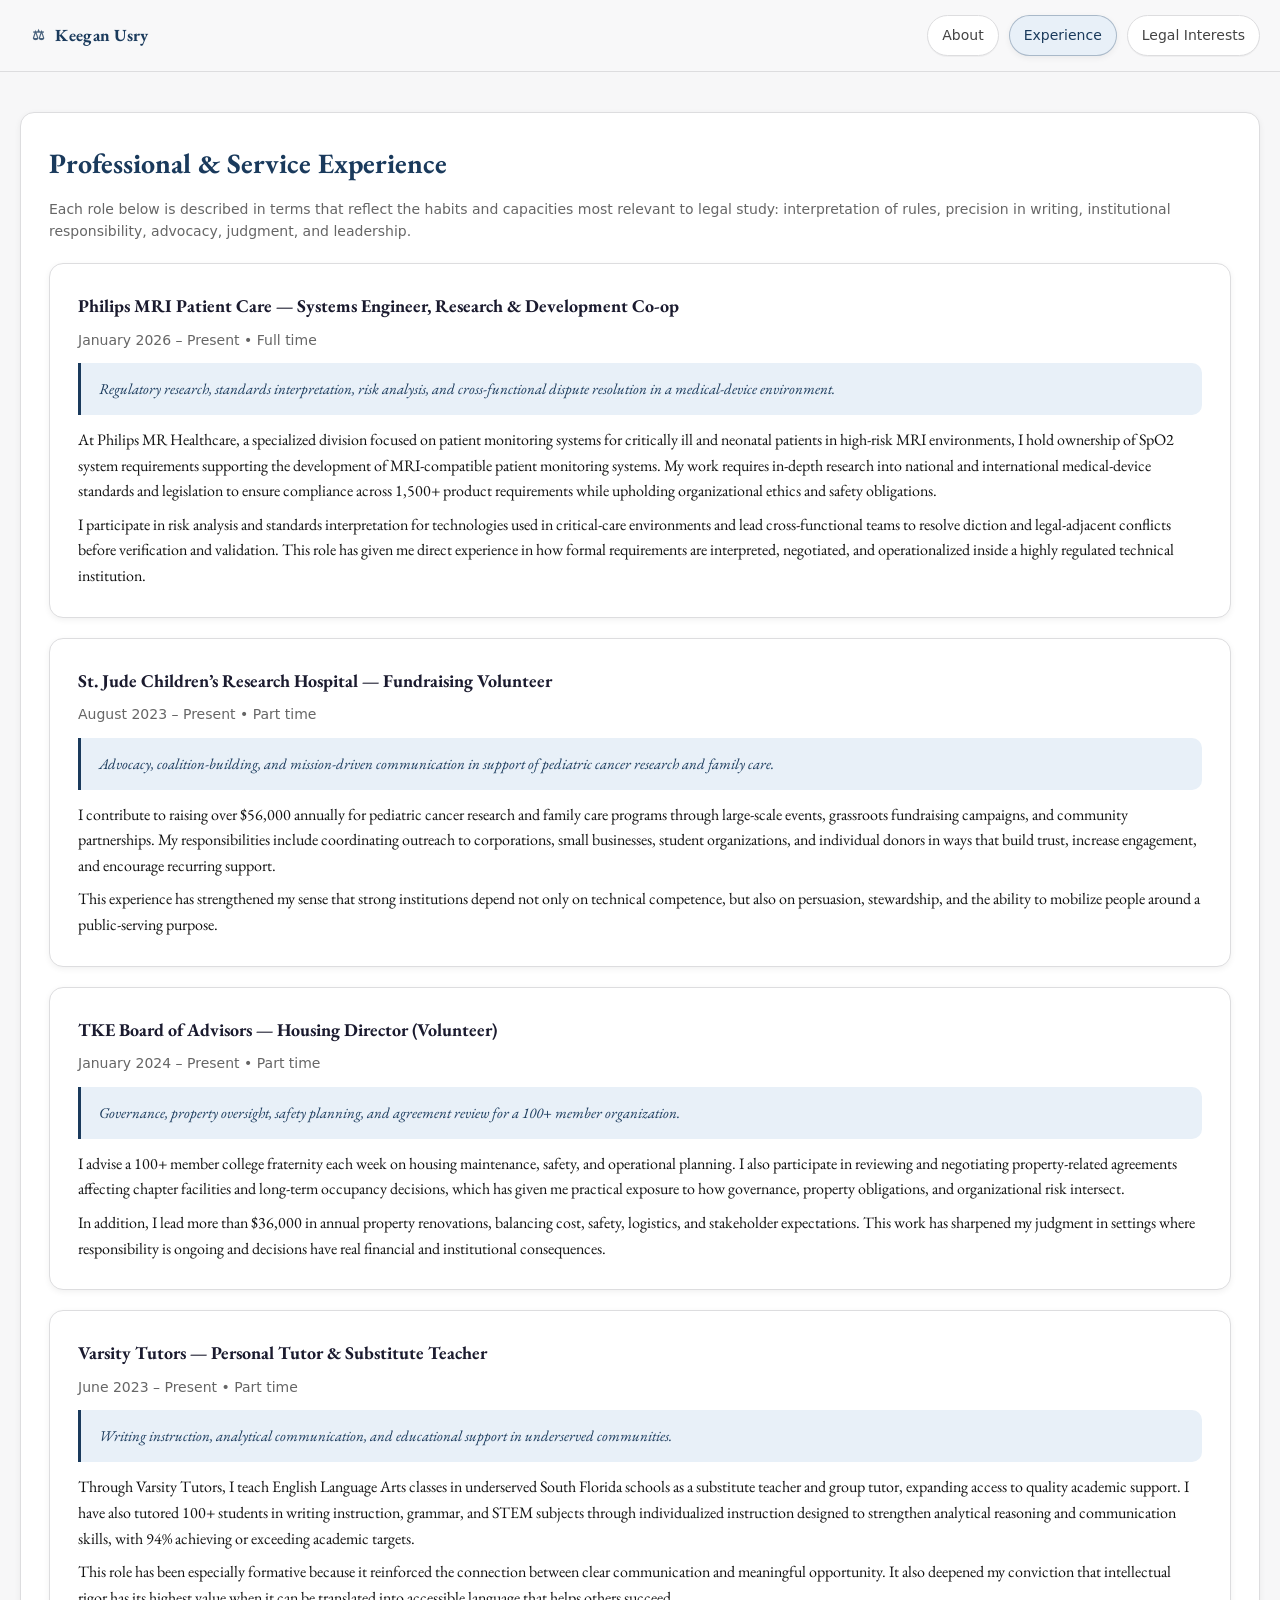
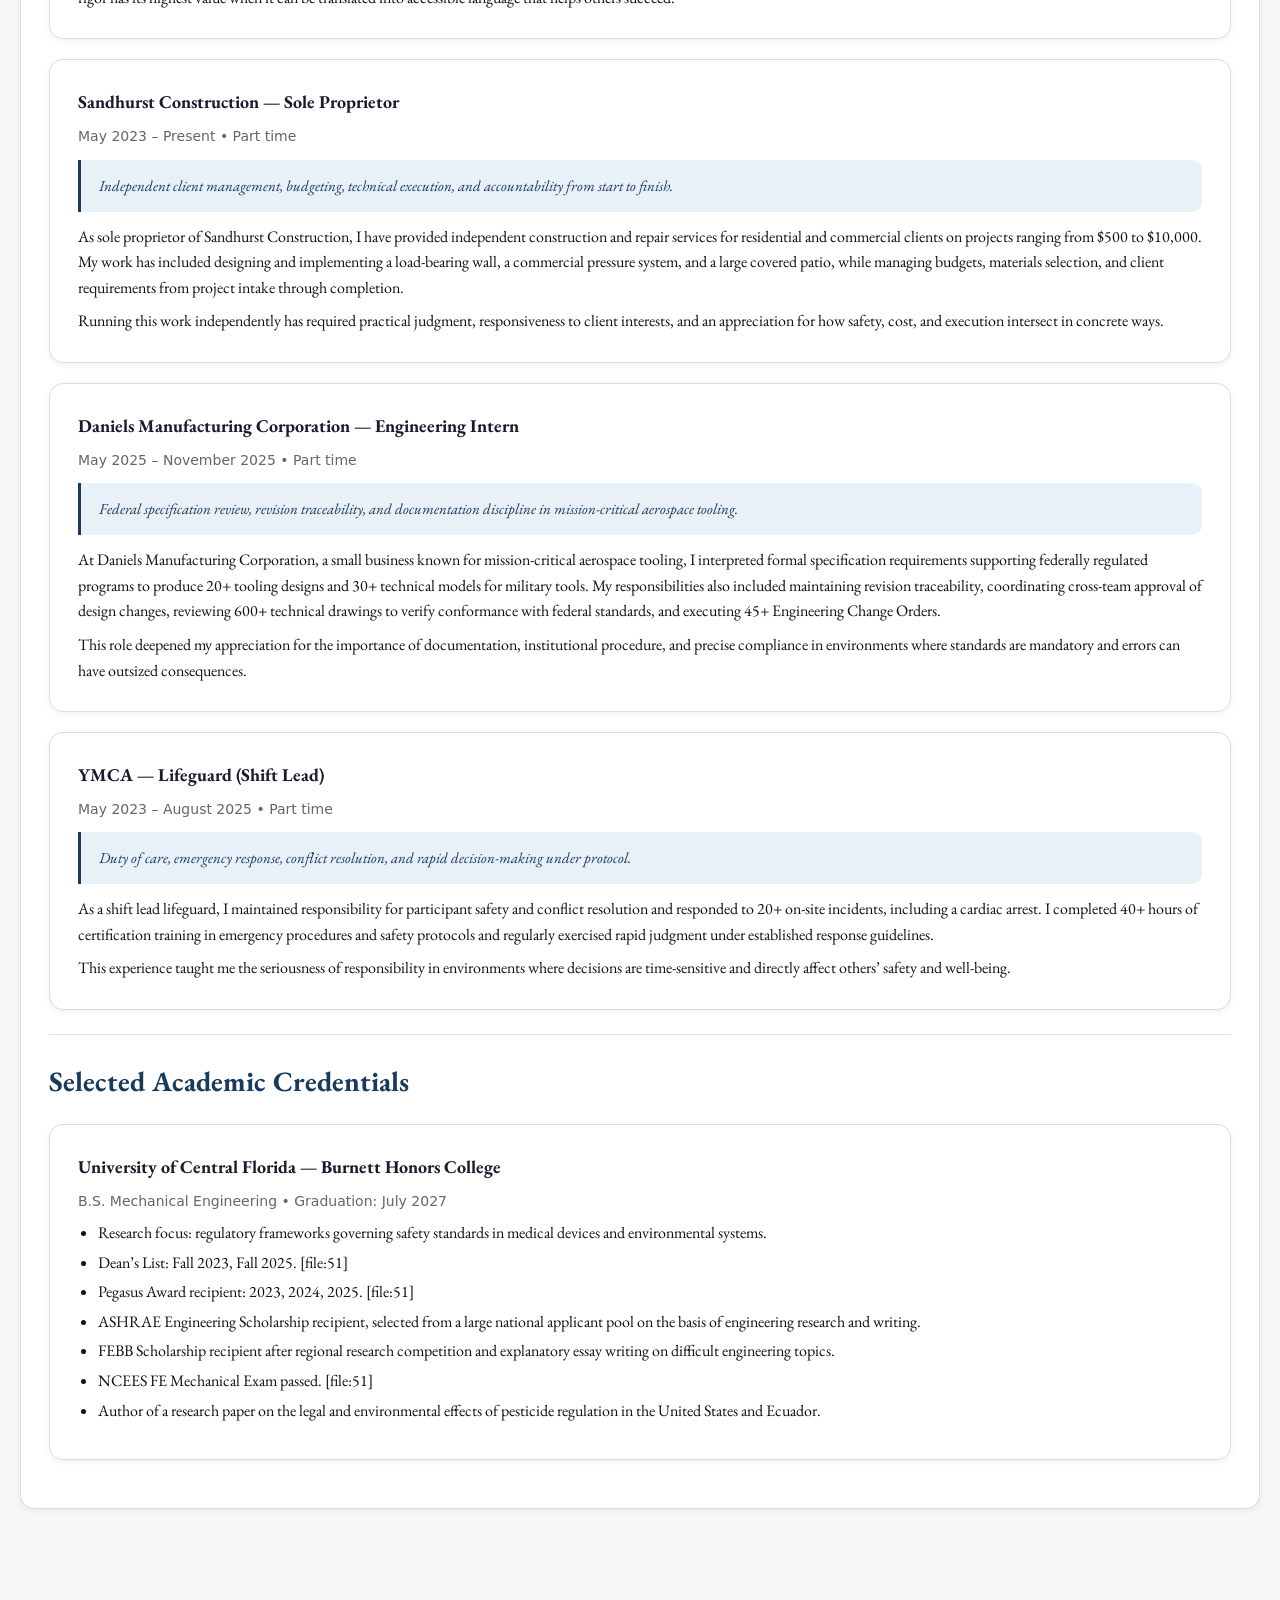
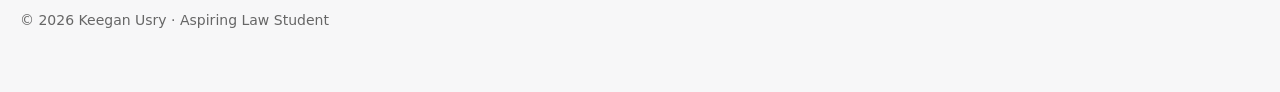
==== commit c6b004c0: "Update experience.html" ====
--- a/experience.html
+++ b/experience.html
@@ -130,7 +130,7 @@
         <h2 style="margin-top:8px">Selected Academic Credentials</h2>
         <article class="card">
           <h3>University of Central Florida — Burnett Honors College</h3>
-          <p class="muted">B.S. Mechanical Engineering • Graduation: May 2026</p>
+          <p class="muted">B.S. Mechanical Engineering • Graduation: July 2027</p>
           <ul>
             <li>Research focus: regulatory frameworks governing safety standards in medical devices and environmental systems. </li>
             <li>Dean’s List: Fall 2023, Fall 2025. [file:51]</li>
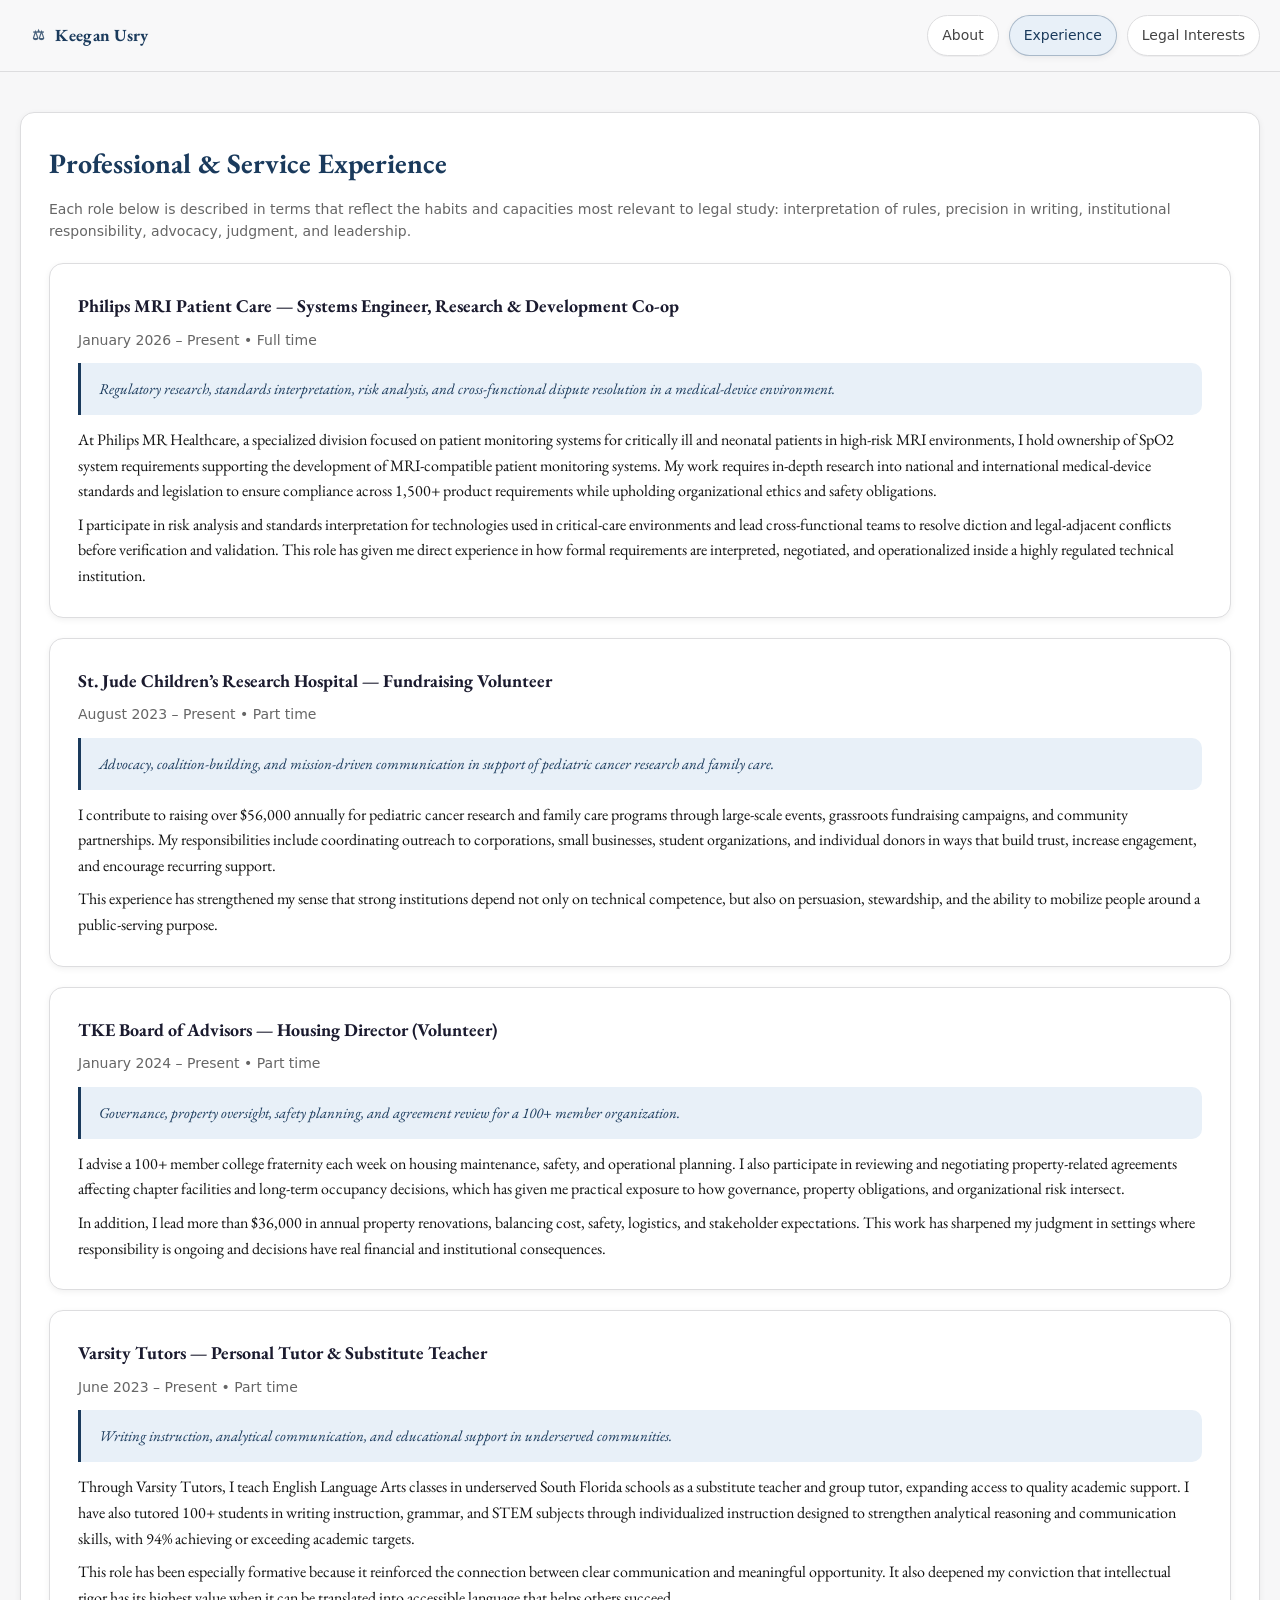
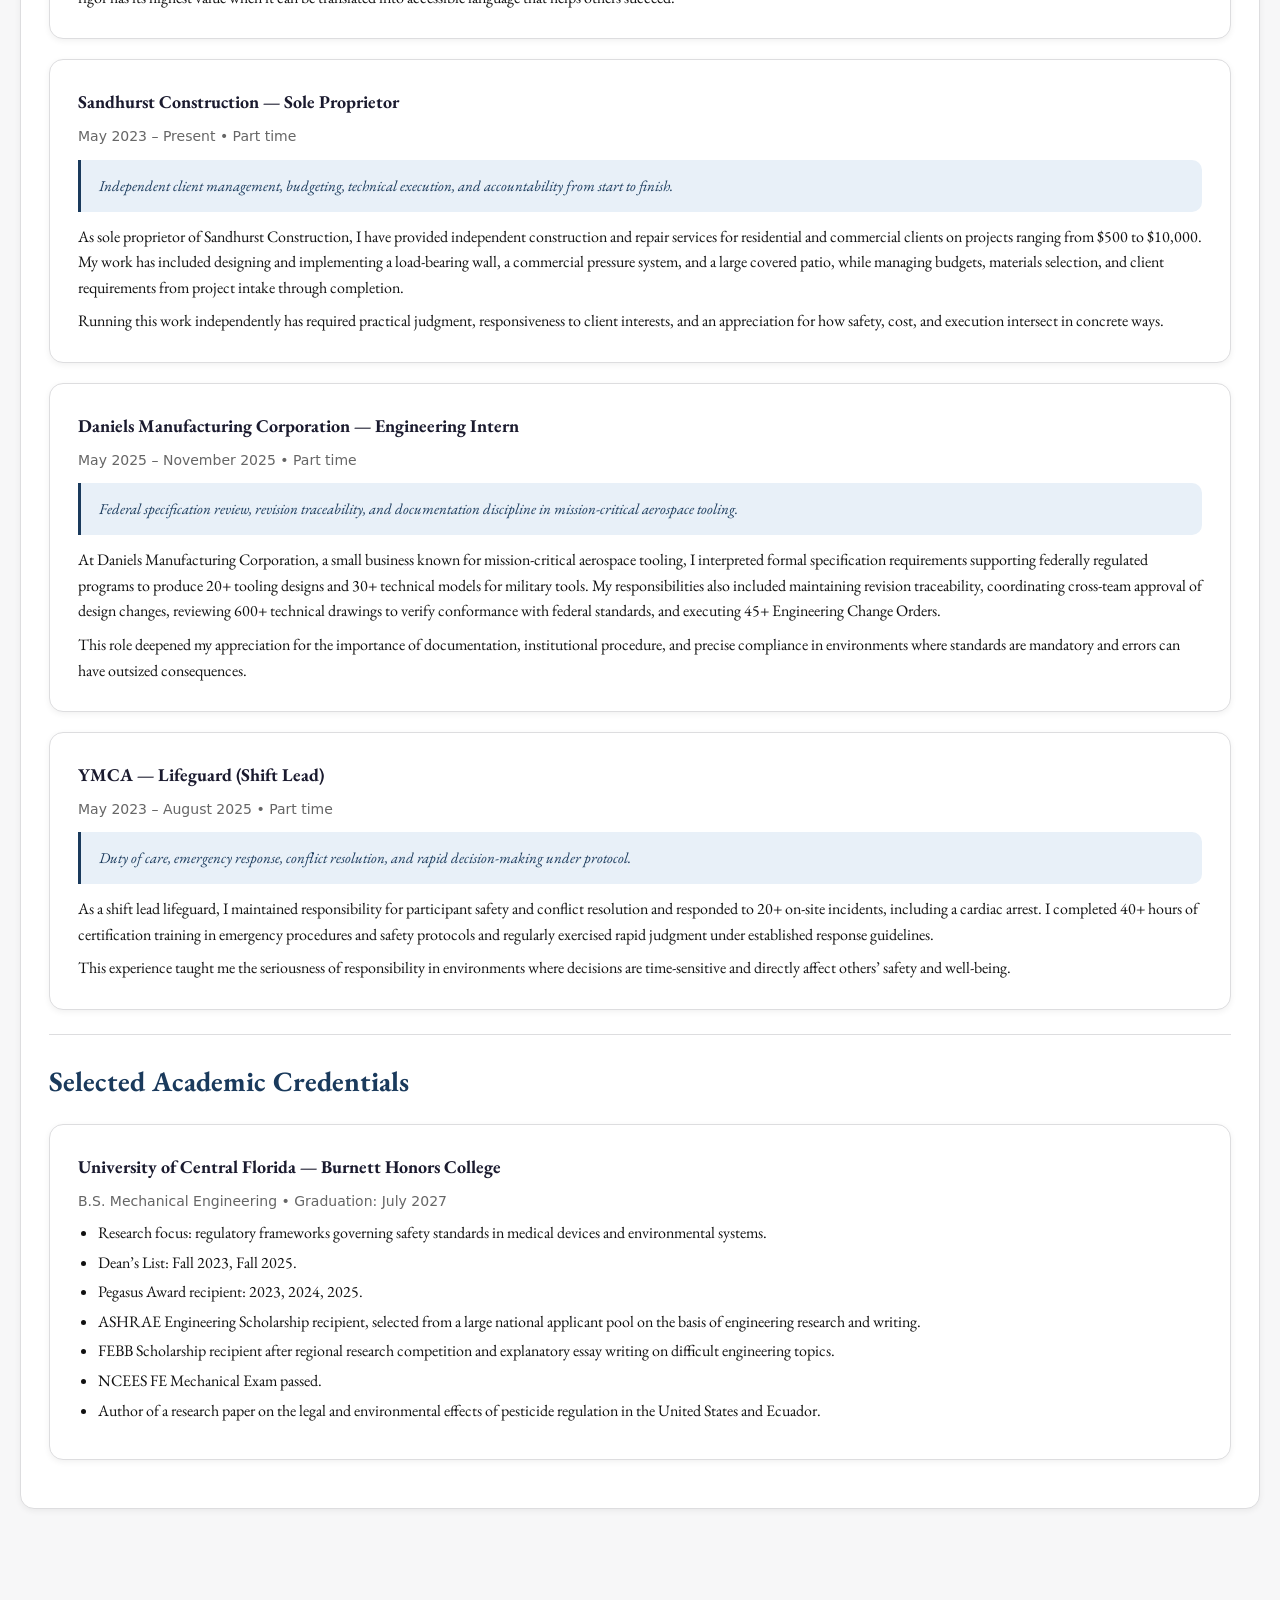
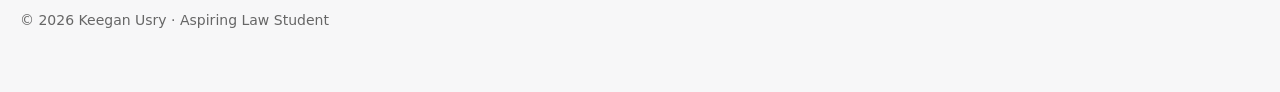
==== commit 0fadc0ea: "file 51 removal" ====
--- a/experience.html
+++ b/experience.html
@@ -133,11 +133,11 @@
           <p class="muted">B.S. Mechanical Engineering • Graduation: July 2027</p>
           <ul>
             <li>Research focus: regulatory frameworks governing safety standards in medical devices and environmental systems. </li>
-            <li>Dean’s List: Fall 2023, Fall 2025. [file:51]</li>
-            <li>Pegasus Award recipient: 2023, 2024, 2025. [file:51]</li>
+            <li>Dean’s List: Fall 2023, Fall 2025. </li>
+            <li>Pegasus Award recipient: 2023, 2024, 2025. </li>
             <li>ASHRAE Engineering Scholarship recipient, selected from a large national applicant pool on the basis of engineering research and writing. </li>
             <li>FEBB Scholarship recipient after regional research competition and explanatory essay writing on difficult engineering topics. </li>
-            <li>NCEES FE Mechanical Exam passed. [file:51]</li>
+            <li>NCEES FE Mechanical Exam passed.  </li>
             <li>Author of a research paper on the legal and environmental effects of pesticide regulation in the United States and Ecuador. </li>
           </ul>
         </article>
